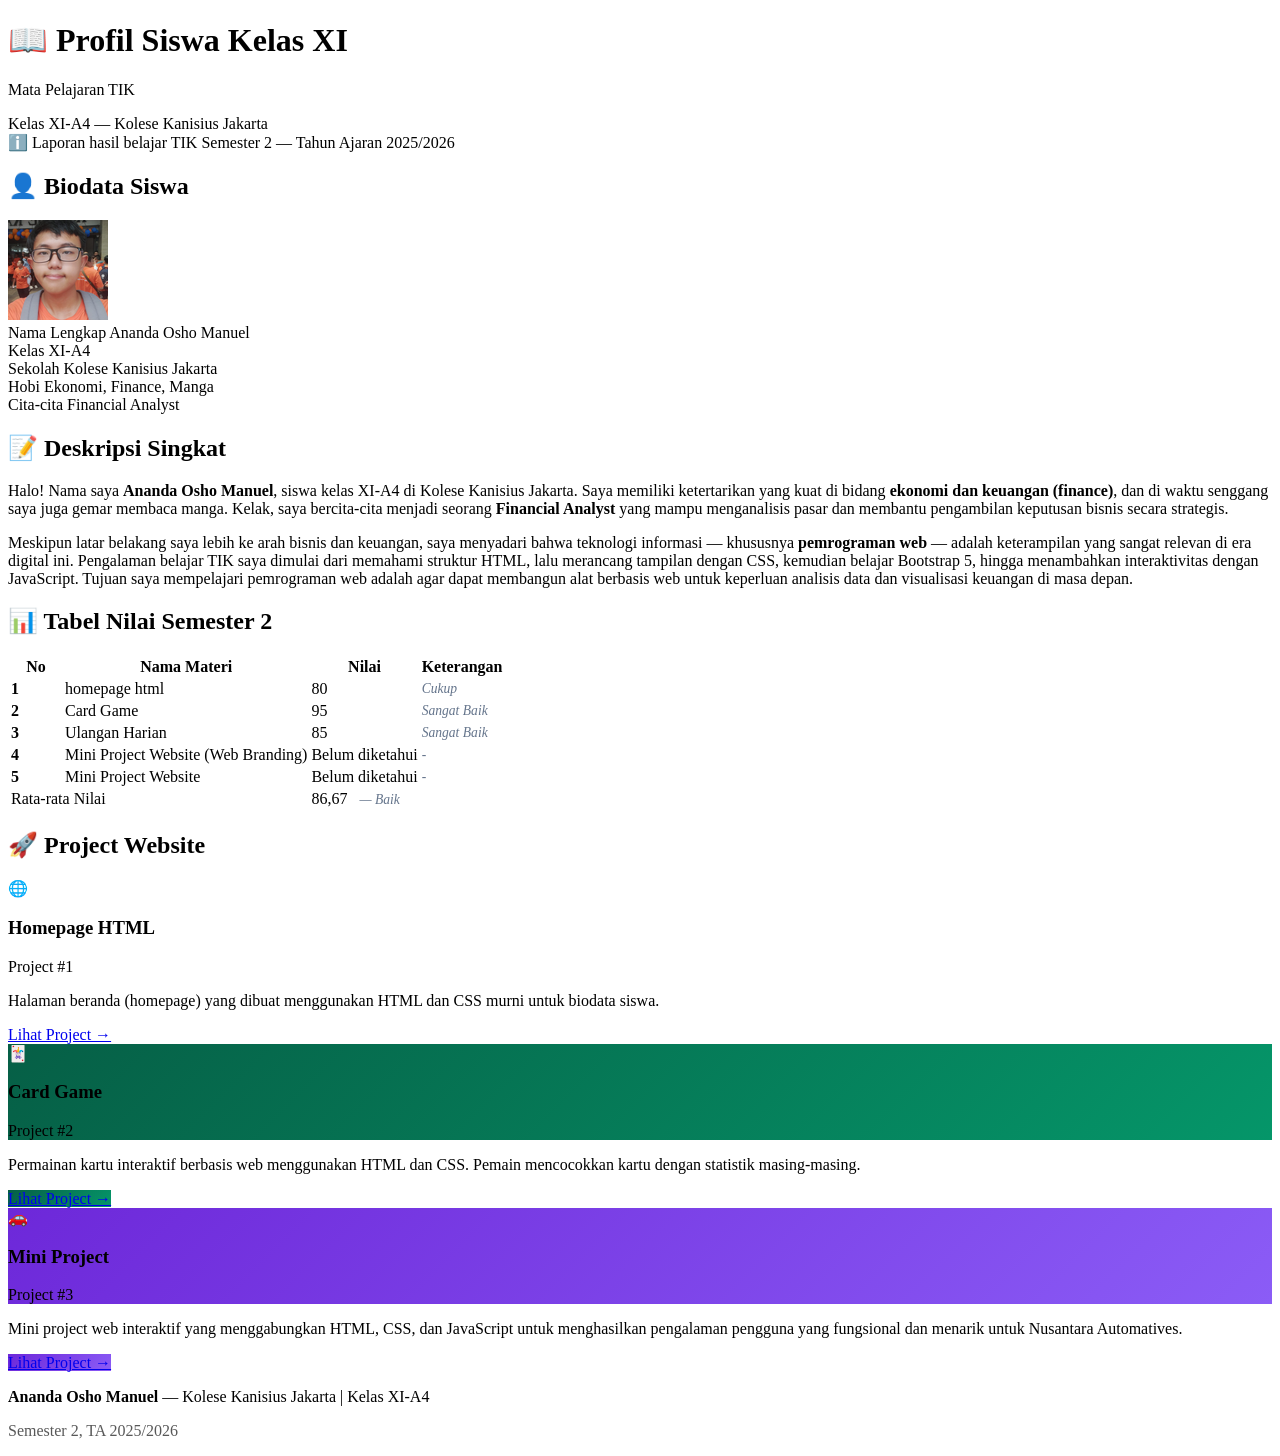
==== index.html @ bec582af "Add files via upload" ====
<!DOCTYPE html>
<html lang="id">
<head>
  <meta charset="UTF-8" />
  <meta name="viewport" content="width=device-width, initial-scale=1.0" />
  <title>Report Siswa — Ananda Osho Manuel</title>
  <meta name="description" content="Website Report Siswa Ananda Osho Manuel, Kelas XI-A4, Kolese Kanisius Jakarta" />
  <link rel="icon" type="image/svg+xml" href="/favicon.svg" />
  <link rel="preconnect" href="https://fonts.googleapis.com" />
  <link rel="preconnect" href="https://fonts.gstatic.com" crossorigin />
  <link href="https://fonts.googleapis.com/css2?family=Lexend:wght@300;400;500;600;700;800;900&display=swap" rel="stylesheet" />
  <link rel="stylesheet" href="/src/style.css" />
</head>
<body data-page="home">

  <!-- HEADER -->
  <header class="site-header">
    <div class="inner">
      <h1>📖 Profil Siswa Kelas XI</h1>
      <p class="subtitle">Mata Pelajaran TIK</p>
      <span class="header-badge">Kelas XI-A4 &mdash; Kolese Kanisius Jakarta</span>
    </div>
  </header>

  <main class="container">

  
    <div class="alert-bar">
      <span>ℹ️</span>
      <span>Laporan hasil belajar TIK Semester 2 &mdash; Tahun Ajaran 2025/2026</span>
    </div>

  
    <section>
      <h2 class="section-title"><span class="icon">👤</span> Biodata Siswa</h2>
      <div class="card">
        <div class="biodata-wrap">
          <div class="profile-photo" title="Foto Profil"><img src="foto profil.png" alt="Foto Ananda Osho Manuel" class="img-profile" />
      </div>
          <div class="biodata-list">
            <div class="biodata-row">
              <span class="biodata-label">Nama Lengkap</span>
              <span class="biodata-val">Ananda Osho Manuel</span>
            </div>
            <div class="biodata-row">
              <span class="biodata-label">Kelas</span>
              <span class="biodata-val">XI-A4</span>
            </div>
            <div class="biodata-row">
              <span class="biodata-label">Sekolah</span>
              <span class="biodata-val">Kolese Kanisius Jakarta</span>
            </div>
            <div class="biodata-row">
              <span class="biodata-label">Hobi</span>
              <span class="biodata-val">Ekonomi, Finance, Manga</span>
            </div>
            <div class="biodata-row">
              <span class="biodata-label">Cita-cita</span>
              <span class="biodata-val">Financial Analyst</span>
            </div>
          </div>
        </div>
      </div>
    </section>

    
    <section>
      <h2 class="section-title"><span class="icon">📝</span> Deskripsi Singkat</h2>
      <div class="card desc-text">
        <p>
          Halo! Nama saya <strong>Ananda Osho Manuel</strong>, siswa kelas XI-A4 di Kolese Kanisius Jakarta. Saya memiliki ketertarikan yang kuat di bidang <strong>ekonomi dan keuangan (finance)</strong>, dan di waktu senggang saya juga gemar membaca manga. Kelak, saya bercita-cita menjadi seorang <strong>Financial Analyst</strong> yang mampu menganalisis pasar dan membantu pengambilan keputusan bisnis secara strategis.
        </p>
        <p>
          Meskipun latar belakang saya lebih ke arah bisnis dan keuangan, saya menyadari bahwa teknologi informasi — khususnya <strong>pemrograman web</strong> — adalah keterampilan yang sangat relevan di era digital ini. Pengalaman belajar TIK saya dimulai dari memahami struktur HTML, lalu merancang tampilan dengan CSS, kemudian belajar Bootstrap 5, hingga menambahkan interaktivitas dengan JavaScript. Tujuan saya mempelajari pemrograman web adalah agar dapat membangun alat berbasis web untuk keperluan analisis data dan visualisasi keuangan di masa depan.
        </p>
      </div>
    </section>

    
    <section>
      <h2 class="section-title"><span class="icon">📊</span> Tabel Nilai Semester 2</h2>
      <div class="card" style="padding: 0; overflow: hidden;">
        <div class="nilai-wrap">
          <table class="nilai-table">
            <thead>
              <tr>
                <th style="width:50px">No</th>
                <th>Nama Materi</th>
                <th>Nilai</th>
                <th>Keterangan</th>
              </tr>
            </thead>
            <tbody>
              <tr>
                <td><strong>1</strong></td>
                <td>homepage html</td>
                <td><span class="badge excellent">80</span></td>
                <td style="color:#64748b;font-style:italic;font-size:.85rem">Cukup</td>
              </tr>
              <tr>
                <td><strong>2</strong></td>
                <td>Card Game</td>
                <td><span class="badge excellent">95</span></td>
                <td style="color:#64748b;font-style:italic;font-size:.85rem">Sangat Baik</td>
              </tr>
              <tr>
                <td><strong>3</strong></td>
                <td>Ulangan Harian</td>
                <td><span class="badge excellent">85</span></td>
                <td style="color:#64748b;font-style:italic;font-size:.85rem">Sangat Baik</td>
              </tr>
              <tr>
                <td><strong>4</strong></td>
                <td>Mini Project Website (Web Branding)</td>
                <td><span class="badge good">Belum diketahui</span></td>
                <td style="color:#64748b;font-style:italic;font-size:.85rem">-</td>
              </tr>
              <tr>
                <td><strong>5</strong></td>
                <td>Mini Project Website</td>
                <td><span class="badge good">Belum diketahui</span></td>
                <td style="color:#64748b;font-style:italic;font-size:.85rem">-</td>
              </tr>
            </tbody>
            <tfoot>
              <tr>
                <td colspan="2">Rata-rata Nilai</td>
                <td colspan="2">
                  <span class="badge excellent">86,67</span>
                  <span style="margin-left:.5rem;font-size:.85rem;color:#64748b;font-style:italic">— Baik</span>
                </td>
              </tr>
            </tfoot>
          </table>
        </div>
      </div>
    </section>

    
    <section>
      <h2 class="section-title"><span class="icon">🚀</span> Project Website</h2>
      <div class="project-grid">

       
        <div class="project-card">
          <div class="project-card-head">
            <div class="proj-icon">🌐</div>
            <h3>Homepage HTML</h3>
            <div class="proj-num">Project #1</div>
          </div>
          <div class="project-card-body">
            <p>Halaman beranda (homepage) yang dibuat menggunakan HTML dan CSS murni untuk biodata siswa.</p>
            <a href="project1.html" class="btn btn-primary">Lihat Project →</a>
          </div>
        </div>

        
        <div class="project-card">
          <div class="project-card-head" style="background: linear-gradient(135deg, #065f46, #059669);">
            <div class="proj-icon">🃏</div>
            <h3>Card Game</h3>
            <div class="proj-num">Project #2</div>
          </div>
          <div class="project-card-body">
            <p>Permainan kartu interaktif berbasis web menggunakan HTML dan CSS. Pemain mencocokkan kartu dengan statistik masing-masing.</p>
            <a href="project2.html" class="btn btn-primary" style="background: linear-gradient(135deg,#065f46,#059669);">Lihat Project →</a>
          </div>
        </div>

        
        <div class="project-card">
          <div class="project-card-head" style="background: linear-gradient(135deg, #6d28d9, #8b5cf6);">
            <div class="proj-icon">🚗</div>
            <h3>Mini Project</h3>
            <div class="proj-num">Project #3</div>
          </div>
          <div class="project-card-body">
            <p>Mini project web interaktif yang menggabungkan HTML, CSS, dan JavaScript untuk menghasilkan pengalaman pengguna yang fungsional dan menarik untuk Nusantara Automatives.</p>
            <a href="project3.html" class="btn btn-primary" style="background: linear-gradient(135deg,#6d28d9,#8b5cf6);">Lihat Project →</a>
          </div>
        </div>

      </div>
    </section>

  </main>

  
  <footer class="site-footer">
    <p><strong>Ananda Osho Manuel</strong> &mdash; Kolese Kanisius Jakarta | Kelas XI-A4</p>
    <p style="margin-top:.3rem;opacity:.65">Semester 2, TA 2025/2026</p>
  </footer>

  <script src="/src/script.js" type="module"></script>
</body>
</html>
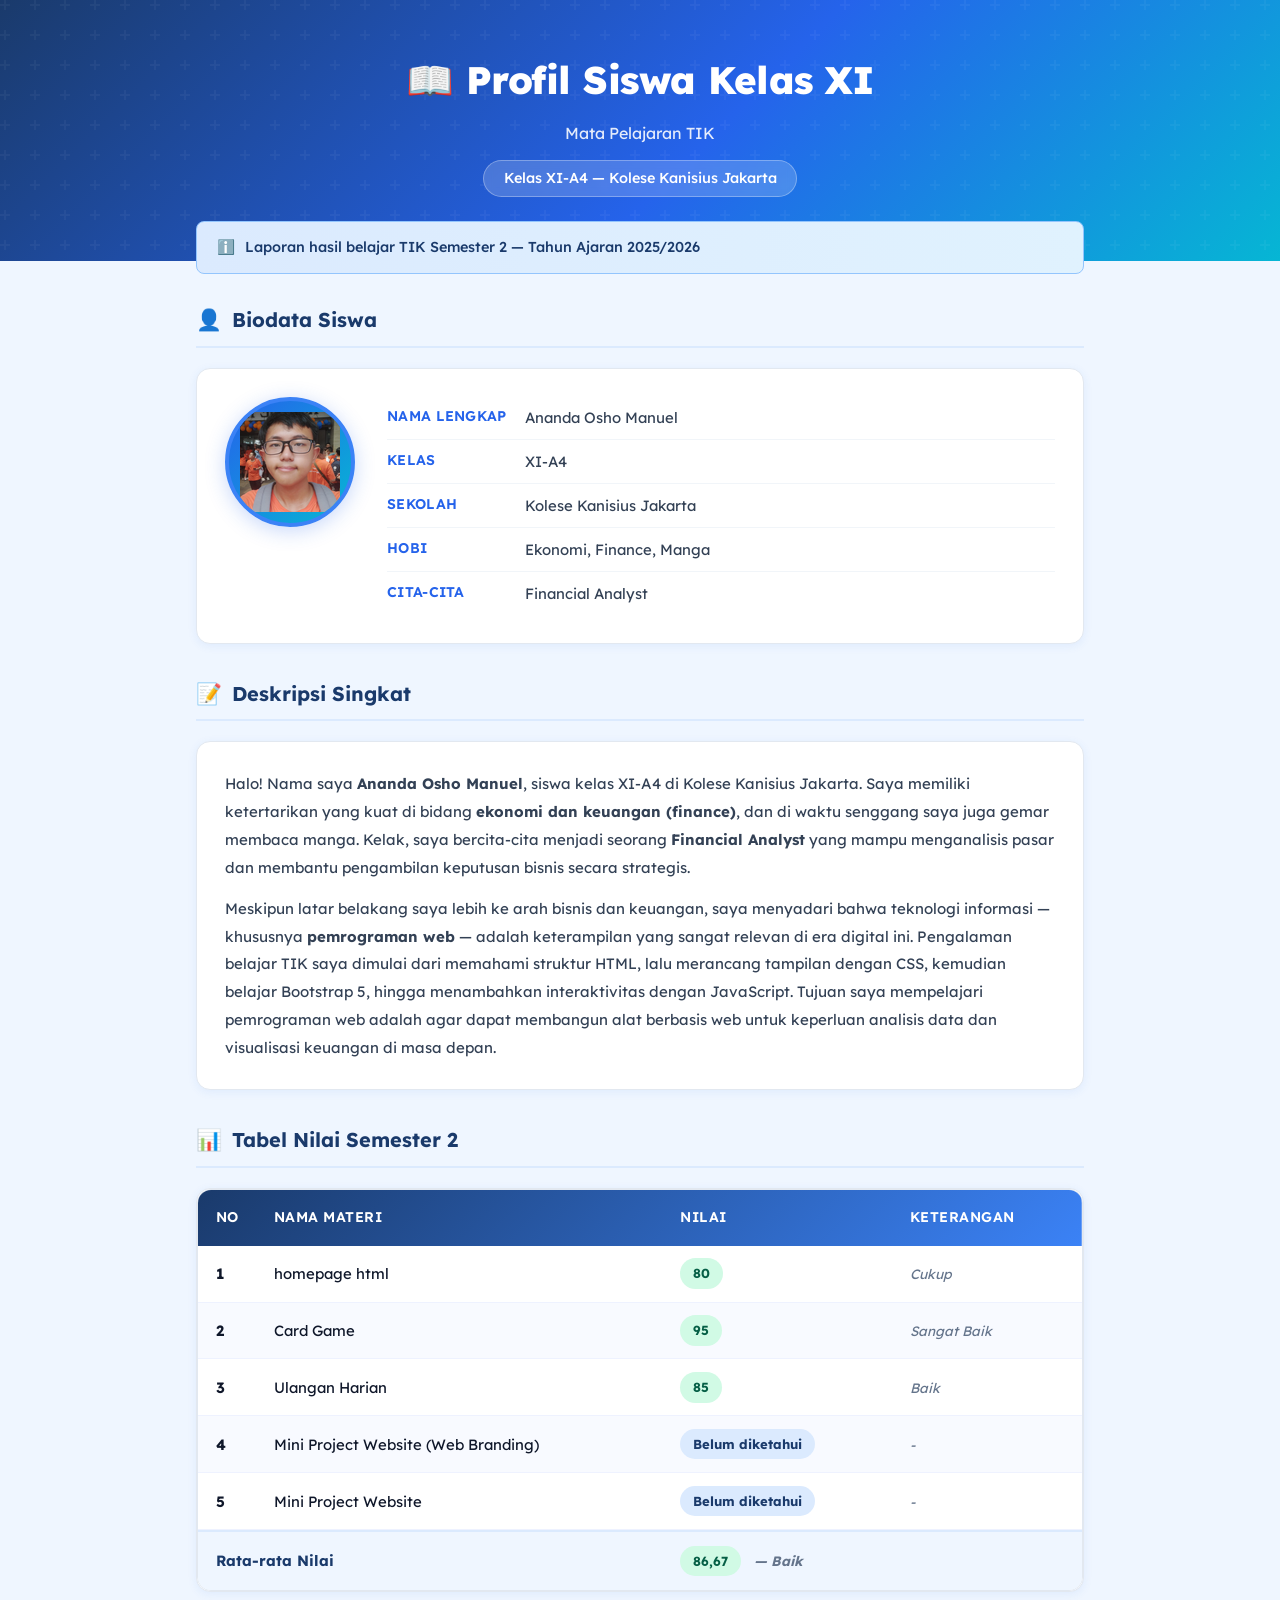
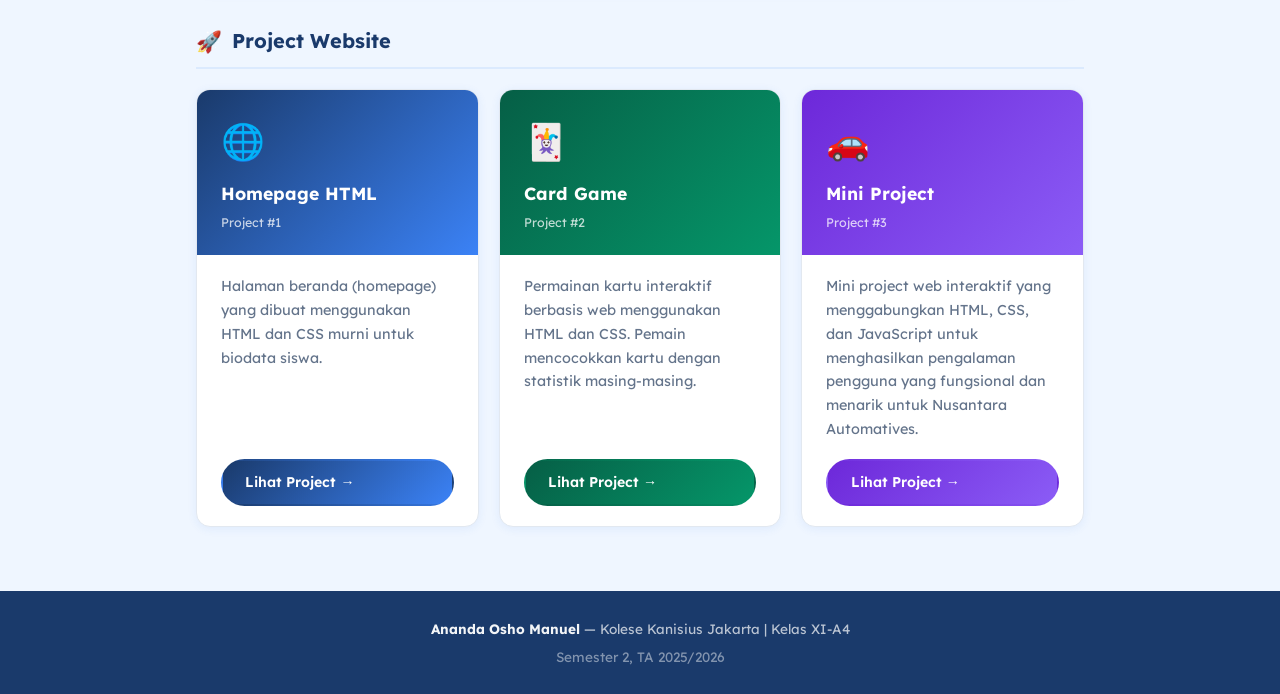
==== commit b57348b0: "Add files via upload" ====
--- a/index.html
+++ b/index.html
@@ -107,7 +107,7 @@
                 <td><strong>3</strong></td>
                 <td>Ulangan Harian</td>
                 <td><span class="badge excellent">85</span></td>
-                <td style="color:#64748b;font-style:italic;font-size:.85rem">Sangat Baik</td>
+                <td style="color:#64748b;font-style:italic;font-size:.85rem">Baik</td>
               </tr>
               <tr>
                 <td><strong>4</strong></td>
--- a/src/style.css
+++ b/src/style.css
@@ -0,0 +1,405 @@
+
+
+@import url('https://fonts.googleapis.com/css2?family=Lexend:wght@300;400;500;600;700;800;900&display=swap');
+
+
+*, *::before, *::after {
+  box-sizing: border-box;
+  margin: 0;
+  padding: 0;
+}
+
+:root {
+  --blue-dark:    #1a3a6b;
+  --blue-main:    #2563eb;
+  --blue-mid:     #3b82f6;
+  --blue-light:   #60a5fa;
+  --blue-pale:    #dbeafe;
+  --blue-bg:      #eff6ff;
+  --cyan:         #06b6d4;
+  --white:        #ffffff;
+  --text-dark:    #0f172a;
+  --text-mid:     #334155;
+  --text-soft:    #64748b;
+  --border:       #e2e8f0;
+  --card-bg:      #ffffff;
+  --radius:       14px;
+  --radius-sm:    8px;
+  --shadow-sm:    0 2px 10px rgba(37,99,235,.08);
+  --shadow-md:    0 6px 24px rgba(37,99,235,.13);
+  --shadow-lg:    0 12px 40px rgba(37,99,235,.18);
+}
+
+html { scroll-behavior: smooth; }
+
+body {
+  font-family: 'Lexend', sans-serif;
+  background: var(--blue-bg);
+  color: var(--text-dark);
+  font-size: 15px;
+  line-height: 1.7;
+  min-height: 100vh;
+}
+
+a { color: var(--blue-main); text-decoration: none; }
+a:hover { text-decoration: underline; }
+
+.site-header {
+  background: linear-gradient(135deg, var(--blue-dark) 0%, var(--blue-main) 55%, var(--cyan) 100%);
+  color: var(--white);
+  padding: 3rem 1.5rem 4rem;
+  text-align: center;
+  position: relative;
+  overflow: hidden;
+}
+
+.site-header::before {
+  content: '';
+  position: absolute;
+  inset: 0;
+  background: url("data:image/svg+xml,%3Csvg width='60' height='60' viewBox='0 0 60 60' xmlns='http://www.w3.org/2000/svg'%3E%3Cg fill='none' fill-rule='evenodd'%3E%3Cg fill='%23ffffff' fill-opacity='0.04'%3E%3Cpath d='M36 34v-4h-2v4h-4v2h4v4h2v-4h4v-2h-4zm0-30V0h-2v4h-4v2h4v4h2V6h4V4h-4zM6 34v-4H4v4H0v2h4v4h2v-4h4v-2H6zM6 4V0H4v4H0v2h4v4h2V6h4V4H6z'/%3E%3C/g%3E%3C/g%3E%3C/svg%3E");
+  pointer-events: none;
+}
+
+.site-header .inner { position: relative; z-index: 1; max-width: 800px; margin: 0 auto; }
+
+.site-header h1 {
+  font-size: 2.4rem;
+  font-weight: 800;
+  letter-spacing: -0.5px;
+  margin-bottom: .4rem;
+}
+
+.site-header .subtitle {
+  font-size: 1rem;
+  font-weight: 400;
+  opacity: .88;
+  margin-bottom: .6rem;
+}
+
+.header-badge {
+  display: inline-block;
+  background: rgba(255,255,255,.18);
+  border: 1px solid rgba(255,255,255,.3);
+  backdrop-filter: blur(4px);
+  padding: .3rem 1.2rem;
+  border-radius: 999px;
+  font-size: .9rem;
+  font-weight: 500;
+  margin-top: .25rem;
+}
+
+.container {
+  max-width: 920px;
+  margin: -2.5rem auto 0;
+  padding: 0 1rem 3rem;
+  position: relative;
+  z-index: 2;
+}
+
+.profile-photo {
+  width: 150px;
+  height: 150px;
+  border-radius: 50%; 
+  overflow: hidden;   
+  display: flex;
+  align-items: center;
+  justify-content: center;
+}
+
+.section-title {
+  font-size: 1.25rem;
+  font-weight: 700;
+  color: var(--blue-dark);
+  display: flex;
+  align-items: center;
+  gap: .6rem;
+  margin-bottom: 1.25rem;
+  padding-bottom: .5rem;
+  border-bottom: 2px solid var(--blue-pale);
+}
+
+.section-title .icon { font-size: 1.3rem; }
+
+.card {
+  background: var(--card-bg);
+  border-radius: var(--radius);
+  box-shadow: var(--shadow-sm);
+  border: 1px solid var(--border);
+  padding: 1.75rem;
+  margin-bottom: 2rem;
+}
+
+/* ---- Alert Bar ---- */
+.alert-bar {
+  background: linear-gradient(90deg, var(--blue-pale), #e0f2fe);
+  border: 1px solid #93c5fd;
+  border-radius: var(--radius-sm);
+  padding: .85rem 1.25rem;
+  font-size: .9rem;
+  color: var(--blue-dark);
+  display: flex;
+  align-items: center;
+  gap: .6rem;
+  margin-bottom: 1.75rem;
+  font-weight: 500;
+}
+
+/* ---- Biodata ---- */
+.biodata-wrap {
+  display: flex;
+  gap: 2rem;
+  align-items: flex-start;
+  flex-wrap: wrap;
+}
+
+.profile-photo {
+  width: 130px;
+  height: 130px;
+  border-radius: 50%;
+  background: linear-gradient(135deg, var(--blue-main), var(--cyan));
+  display: flex;
+  align-items: center;
+  justify-content: center;
+  font-size: 4rem;
+  flex-shrink: 0;
+  border: 4px solid var(--blue-mid);
+  box-shadow: 0 4px 20px rgba(37,99,235,.25);
+}
+
+.biodata-list { flex: 1; min-width: 220px; }
+
+.biodata-row {
+  display: grid;
+  grid-template-columns: 130px 1fr;
+  gap: .5rem;
+  padding: .55rem 0;
+  border-bottom: 1px solid #f1f5f9;
+  font-size: .93rem;
+}
+
+.biodata-row:last-child { border-bottom: none; }
+
+.biodata-label {
+  font-weight: 600;
+  color: var(--blue-main);
+  font-size: .88rem;
+  text-transform: uppercase;
+  letter-spacing: .3px;
+}
+
+.biodata-val { color: var(--text-mid); }
+
+/* ---- Deskripsi ---- */
+.desc-text {
+  color: var(--text-mid);
+  line-height: 1.85;
+  font-weight: 400;
+}
+
+.desc-text p + p { margin-top: .85rem; }
+
+/* ---- Tabel Nilai ---- */
+.nilai-wrap { overflow-x: auto; }
+
+.nilai-table {
+  width: 100%;
+  border-collapse: separate;
+  border-spacing: 0;
+  background: var(--white);
+  border-radius: var(--radius);
+  overflow: hidden;
+  box-shadow: var(--shadow-sm);
+  border: 1px solid var(--border);
+  font-size: .93rem;
+}
+
+.nilai-table thead tr {
+  background: linear-gradient(135deg, var(--blue-dark), var(--blue-mid));
+  color: var(--white);
+}
+
+.nilai-table thead th {
+  padding: 1rem 1.1rem;
+  text-align: left;
+  font-weight: 600;
+  font-size: .88rem;
+  text-transform: uppercase;
+  letter-spacing: .5px;
+}
+
+.nilai-table tbody tr { transition: background .12s; }
+.nilai-table tbody tr:nth-child(even) { background: #f8faff; }
+.nilai-table tbody tr:hover { background: var(--blue-pale); }
+
+.nilai-table tbody td {
+  padding: .8rem 1.1rem;
+  border-bottom: 1px solid #eef2ff;
+  vertical-align: middle;
+}
+
+.nilai-table tfoot tr { background: var(--blue-bg); }
+.nilai-table tfoot td {
+  padding: .85rem 1.1rem;
+  font-weight: 700;
+  color: var(--blue-dark);
+  border-top: 2px solid var(--blue-pale);
+}
+
+.badge {
+  display: inline-flex;
+  align-items: center;
+  gap: .3rem;
+  padding: .25rem .8rem;
+  border-radius: 999px;
+  font-size: .82rem;
+  font-weight: 700;
+}
+
+.badge.excellent { background: #d1fae5; color: #065f46; }
+.badge.good      { background: var(--blue-pale); color: var(--blue-dark); }
+.badge.average   { background: #fef3c7; color: #92400e; }
+
+/* ---- Project Cards ---- */
+.project-grid {
+  display: grid;
+  grid-template-columns: repeat(auto-fill, minmax(260px, 1fr));
+  gap: 1.25rem;
+}
+
+.project-card {
+  background: var(--white);
+  border-radius: var(--radius);
+  box-shadow: var(--shadow-sm);
+  border: 1px solid var(--border);
+  overflow: hidden;
+  transition: transform .2s, box-shadow .2s;
+  display: flex;
+  flex-direction: column;
+}
+
+.project-card:hover {
+  transform: translateY(-5px);
+  box-shadow: var(--shadow-lg);
+}
+
+.project-card-head {
+  background: linear-gradient(135deg, var(--blue-dark) 0%, var(--blue-mid) 100%);
+  padding: 1.4rem 1.5rem;
+  color: var(--white);
+}
+
+.project-card-head .proj-icon { font-size: 2.2rem; margin-bottom: .4rem; }
+.project-card-head h3 { font-size: 1.1rem; font-weight: 700; }
+.project-card-head .proj-num { font-size: .78rem; opacity: .75; margin-top: .2rem; font-weight: 400; }
+
+.project-card-body { padding: 1.25rem 1.5rem; flex: 1; display: flex; flex-direction: column; }
+.project-card-body p { color: var(--text-soft); font-size: .9rem; line-height: 1.65; flex: 1; margin-bottom: 1.1rem; }
+
+/* ---- Buttons ---- */
+.btn {
+  display: inline-flex;
+  align-items: center;
+  gap: .4rem;
+  padding: .6rem 1.4rem;
+  border-radius: 999px;
+  font-family: 'Lexend', sans-serif;
+  font-size: .88rem;
+  font-weight: 600;
+  cursor: pointer;
+  transition: all .18s;
+  border: 2px solid transparent;
+  text-decoration: none;
+}
+
+.btn-primary {
+  background: linear-gradient(135deg, var(--blue-dark), var(--blue-mid));
+  color: var(--white);
+}
+
+.btn-primary:hover { opacity: .88; transform: translateY(-1px); text-decoration: none; }
+
+.btn-outline {
+  background: var(--white);
+  color: var(--blue-main);
+  border-color: var(--blue-mid);
+}
+
+.btn-outline:hover { background: var(--blue-pale); text-decoration: none; }
+
+/* ---- Project Page ---- */
+.project-page-header {
+  background: linear-gradient(135deg, var(--blue-dark) 0%, var(--blue-main) 55%, var(--cyan) 100%);
+  color: var(--white);
+  padding: 3.5rem 1.5rem 5rem;
+  text-align: center;
+  position: relative;
+  overflow: hidden;
+}
+
+.project-page-header .inner { position: relative; z-index: 1; max-width: 700px; margin: 0 auto; }
+.project-page-header .proj-big-icon { font-size: 3.5rem; margin-bottom: .5rem; }
+.project-page-header h1 { font-size: 2rem; font-weight: 800; margin-bottom: .4rem; }
+.project-page-header p { opacity: .88; font-size: .95rem; font-weight: 400; }
+
+.project-detail { max-width: 780px; margin: -2.5rem auto 0; padding: 0 1rem 3rem; position: relative; z-index: 2; }
+
+.tech-tags { display: flex; flex-wrap: wrap; gap: .5rem; margin-bottom: 1.5rem; }
+.tech-tag {
+  background: var(--blue-pale);
+  color: var(--blue-dark);
+  padding: .25rem .9rem;
+  border-radius: 999px;
+  font-size: .8rem;
+  font-weight: 600;
+}
+
+.feature-list { list-style: none; }
+.feature-list li {
+  display: flex;
+  gap: .75rem;
+  align-items: flex-start;
+  padding: .45rem 0;
+  font-size: .92rem;
+  color: var(--text-mid);
+  border-bottom: 1px solid #f1f5f9;
+}
+.feature-list li:last-child { border-bottom: none; }
+.feature-icon { color: var(--blue-mid); font-weight: 700; flex-shrink: 0; margin-top: .1rem; }
+
+.status-ok {
+  background: #ecfdf5;
+  border: 1px solid #6ee7b7;
+  border-radius: var(--radius-sm);
+  padding: 1rem 1.25rem;
+  display: flex;
+  gap: .75rem;
+  align-items: center;
+  margin-bottom: 1.5rem;
+}
+.status-ok .status-icon { font-size: 1.4rem; }
+.status-ok .status-title { font-weight: 700; color: #065f46; font-size: .95rem; }
+.status-ok .status-sub { font-size: .83rem; color: #047857; }
+
+.action-row { display: flex; gap: 1rem; flex-wrap: wrap; }
+
+/* ---- Footer ---- */
+.site-footer {
+  background: var(--blue-dark);
+  color: rgba(255,255,255,.7);
+  text-align: center;
+  padding: 1.6rem;
+  font-size: .85rem;
+  margin-top: 1rem;
+}
+.site-footer strong { color: rgba(255,255,255,.95); }
+
+/* ---- Responsive ---- */
+@media (max-width: 640px) {
+  .site-header h1 { font-size: 1.6rem; }
+  .project-page-header h1 { font-size: 1.5rem; }
+  .biodata-wrap { flex-direction: column; align-items: center; }
+  .profile-photo { width: 100px; height: 100px; font-size: 3rem; }
+  .biodata-row { grid-template-columns: 1fr; gap: .1rem; }
+  .biodata-label { margin-bottom: 0; }
+}
